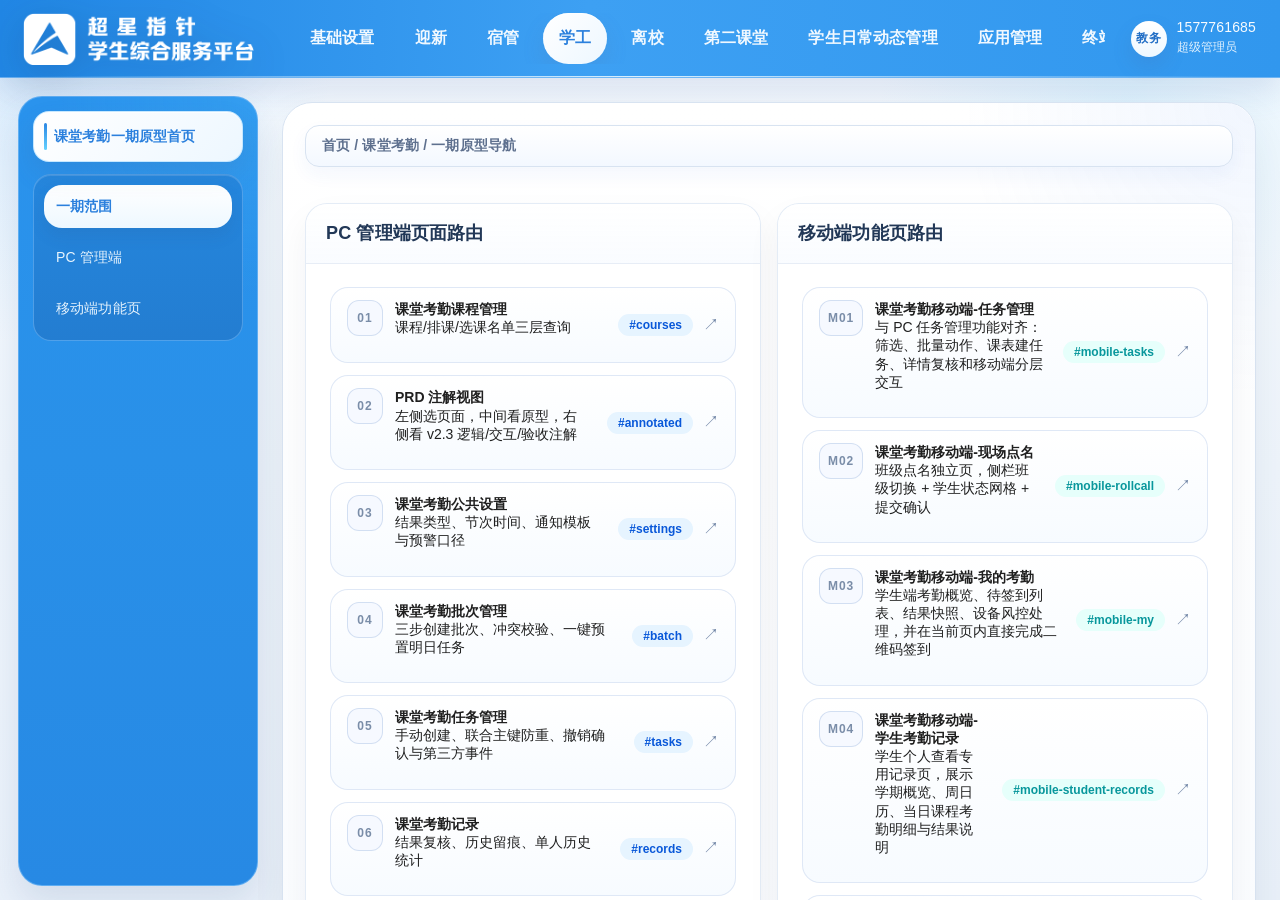
==== index.html @ 9cd17429 "Update attendance prototype 20260617135409" ====
<!doctype html>
<html lang="zh-CN">
  <head>
    <meta charset="UTF-8" />
    <meta name="viewport" content="width=device-width, initial-scale=1.0" />
    <title>课堂考勤原型</title>
    <meta http-equiv="refresh" content="0; url=./attendance.html?deploy=20260617135409" />
  </head>
  <body>
    <script>
      window.location.replace("./attendance.html?deploy=20260617135409");
    </script>
  </body>
</html>
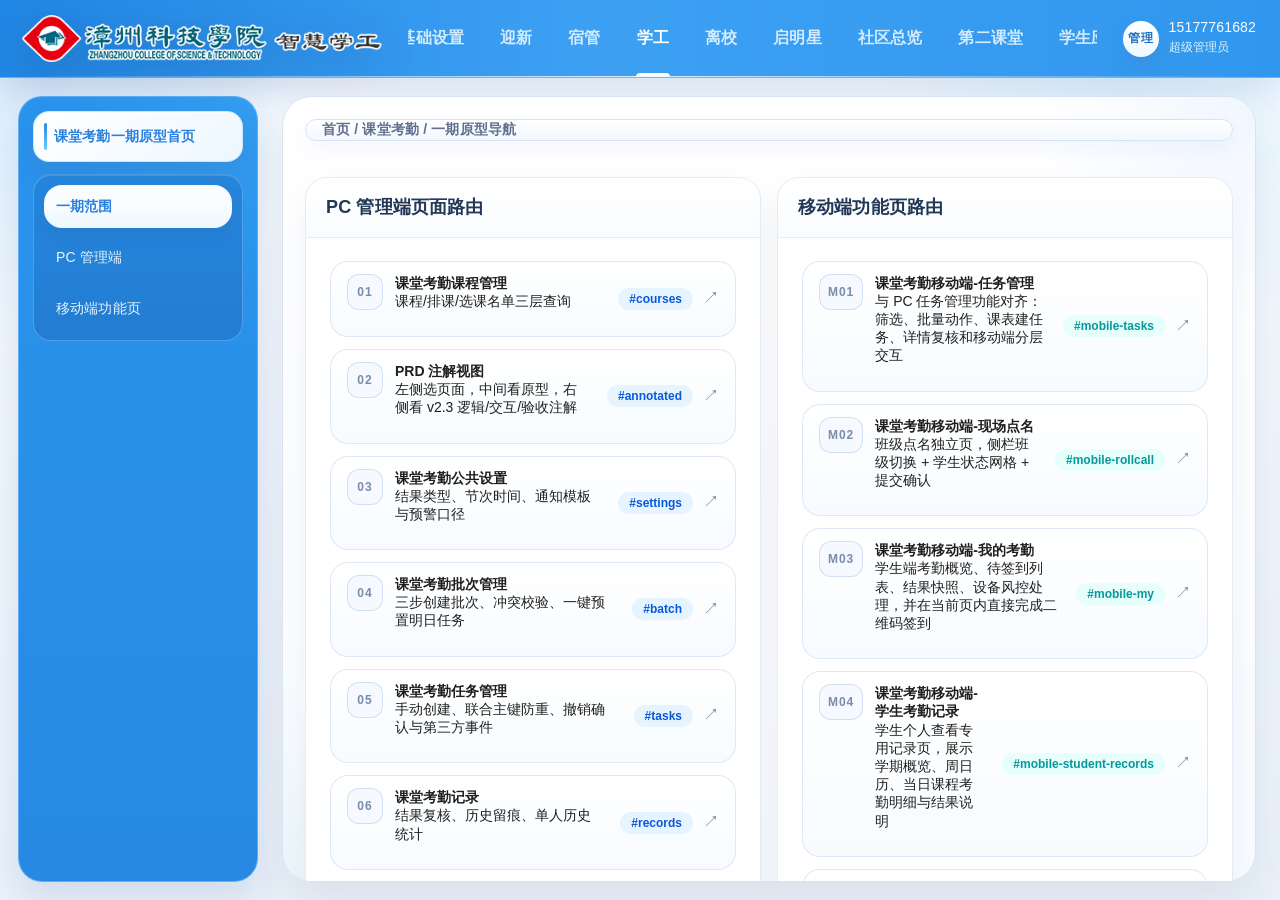
==== commit 2e1c01ab: "Update attendance prototype 20260701181819" ====
--- a/index.html
+++ b/index.html
@@ -4,11 +4,11 @@
     <meta charset="UTF-8" />
     <meta name="viewport" content="width=device-width, initial-scale=1.0" />
     <title>课堂考勤原型</title>
-    <meta http-equiv="refresh" content="0; url=./attendance.html?deploy=20260617135409" />
+    <meta http-equiv="refresh" content="0; url=./attendance.html?deploy=20260701181819" />
   </head>
   <body>
     <script>
-      window.location.replace("./attendance.html?deploy=20260617135409");
+      window.location.replace("./attendance.html?deploy=20260701181819");
     </script>
   </body>
 </html>
